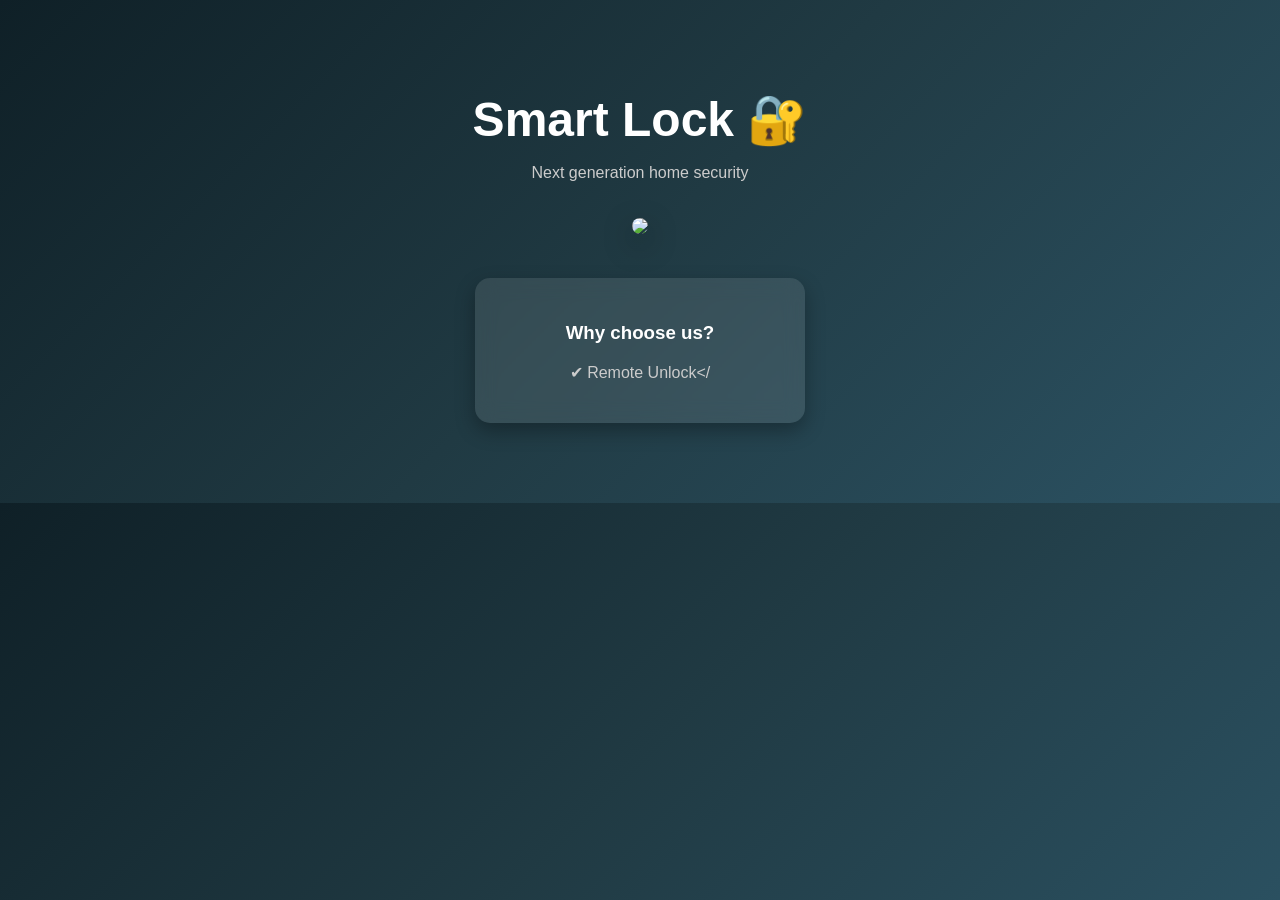
==== index.html @ 6f2baf2f "Add files via upload" ====
<!DOCTYPE html>
<html>
<head>
<meta charset="UTF-8">
<title>Smart Lock</title>
<link rel="stylesheet" href="style.css">
</head>
<body>

<div class="container fade-in">

<h1>Smart Lock 🔐</h1>
<p>Next generation home security</p>

<img src="https://images.unsplash.com/photo-1582139329536-e7284fece509" width="260">

<div class="card">
<h3>Why choose us?</h3>
<p>✔ Remote Unlock</
---- style.css ----
body{
  margin:0;
  font-family: 'Segoe UI', sans-serif;
  background: linear-gradient(135deg, #0f2027, #203a43, #2c5364);
  color:white;
}

/* центриране */
.container{
  text-align:center;
  padding:60px 20px;
}

/* заглавие */
h1{
  font-size:48px;
  margin-bottom:10px;
}

p{
  color:#ccc;
}

/* бутони */
a, button{
  display:inline-block;
  margin:10px;
  padding:12px 25px;
  border-radius:30px;
  background:linear-gradient(45deg, #00c6ff, #0072ff);
  color:white;
  text-decoration:none;
  border:none;
  cursor:pointer;
  transition:0.3s;
}

a:hover, button:hover{
  transform:translateY(-3px);
  box-shadow:0 10px 20px rgba(0,0,0,0.3);
}

/* карти */
.card{
  background: rgba(255,255,255,0.1);
  backdrop-filter: blur(10px);
  border-radius:15px;
  padding:25px;
  margin:20px auto;
  width:280px;
  box-shadow:0 8px 20px rgba(0,0,0,0.3);
}

/* снимка */
img{
  margin:20px 0;
  border-radius:15px;
  box-shadow:0 10px 30px rgba(0,0,0,0.4);
}

/* анимация */
.fade-in{
  animation: fade 1.2s ease-in;
}

@keyframes fade{
  from {opacity:0; transform:translateY(20px);}
  to {opacity:1; transform:translateY(0);}
}
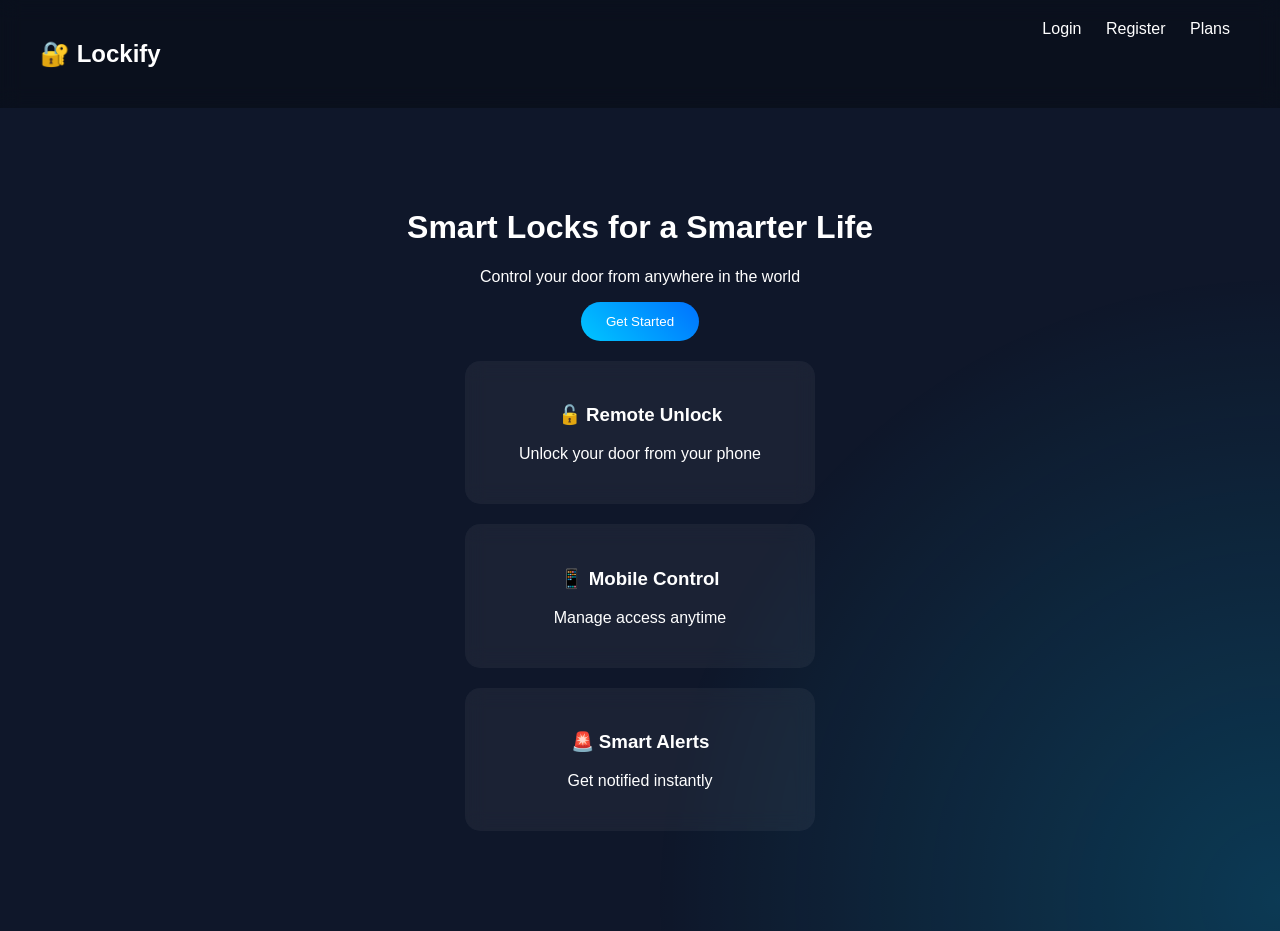
==== commit 5f63fef4: "Add files via upload" ====
--- a/index.html
+++ b/index.html
@@ -2,18 +2,43 @@
 <html>
 <head>
 <meta charset="UTF-8">
-<title>Smart Lock</title>
+<title>Lockify</title>
 <link rel="stylesheet" href="style.css">
 </head>
 <body>
 
-<div class="container fade-in">
+<div class="navbar">
+  <h2>🔐 Lockify</h2>
+  <div>
+    <a href="login.html">Login</a>
+    <a href="register.html">Register</a>
+    <a href="plans.html">Plans</a>
+  </div>
+</div>
 
-<h1>Smart Lock 🔐</h1>
-<p>Next generation home security</p>
+<div class="container">
 
-<img src="https://images.unsplash.com/photo-1582139329536-e7284fece509" width="260">
+<h1>Smart Locks for a Smarter Life</h1>
+<p>Control your door from anywhere in the world</p>
+
+<button onclick="location.href='plans.html'">Get Started</button>
 
 <div class="card">
-<h3>Why choose us?</h3>
-<p>✔ Remote Unlock</+<h3>🔓 Remote Unlock</h3>
+<p>Unlock your door from your phone</p>
+</div>
+
+<div class="card">
+<h3>📱 Mobile Control</h3>
+<p>Manage access anytime</p>
+</div>
+
+<div class="card">
+<h3>🚨 Smart Alerts</h3>
+<p>Get notified instantly</p>
+</div>
+
+</div>
+
+</body>
+</html>
--- a/style.css
+++ b/style.css
@@ -1,69 +1,75 @@
 body{
   margin:0;
   font-family: 'Segoe UI', sans-serif;
-  background: linear-gradient(135deg, #0f2027, #203a43, #2c5364);
   color:white;
+  background: #0f172a;
+  overflow-x:hidden;
 }
 
-/* центриране */
+/* Анимиран фон */
+body::before{
+  content:"";
+  position:fixed;
+  width:200%;
+  height:200%;
+  background: radial-gradient(circle, #00c6ff33, transparent 40%);
+  animation: moveBg 10s linear infinite;
+  z-index:-1;
+}
+
+@keyframes moveBg{
+  0%{transform:translate(0,0);}
+  50%{transform:translate(-200px,-200px);}
+  100%{transform:translate(0,0);}
+}
+
+/* Navbar */
+.navbar{
+  display:flex;
+  justify-content:space-between;
+  padding:20px 40px;
+  background:rgba(0,0,0,0.3);
+  backdrop-filter:blur(10px);
+}
+
+.navbar a{
+  color:white;
+  text-decoration:none;
+  margin:0 10px;
+}
+
+/* контейнер */
 .container{
   text-align:center;
-  padding:60px 20px;
-}
-
-/* заглавие */
-h1{
-  font-size:48px;
-  margin-bottom:10px;
-}
-
-p{
-  color:#ccc;
+  padding:80px 20px;
 }
 
 /* бутони */
-a, button{
-  display:inline-block;
-  margin:10px;
+button, .btn{
   padding:12px 25px;
   border-radius:30px;
-  background:linear-gradient(45deg, #00c6ff, #0072ff);
+  border:none;
+  background:linear-gradient(45deg,#00c6ff,#0072ff);
   color:white;
-  text-decoration:none;
-  border:none;
   cursor:pointer;
   transition:0.3s;
 }
 
-a:hover, button:hover{
-  transform:translateY(-3px);
-  box-shadow:0 10px 20px rgba(0,0,0,0.3);
+button:hover, .btn:hover{
+  transform:scale(1.1);
 }
 
 /* карти */
 .card{
-  background: rgba(255,255,255,0.1);
-  backdrop-filter: blur(10px);
+  background:rgba(255,255,255,0.05);
   border-radius:15px;
   padding:25px;
   margin:20px auto;
-  width:280px;
-  box-shadow:0 8px 20px rgba(0,0,0,0.3);
+  width:300px;
+  backdrop-filter:blur(10px);
+  transition:0.3s;
 }
 
-/* снимка */
-img{
-  margin:20px 0;
-  border-radius:15px;
-  box-shadow:0 10px 30px rgba(0,0,0,0.4);
-}
-
-/* анимация */
-.fade-in{
-  animation: fade 1.2s ease-in;
-}
-
-@keyframes fade{
-  from {opacity:0; transform:translateY(20px);}
-  to {opacity:1; transform:translateY(0);}
+.card:hover{
+  transform:translateY(-10px);
 }
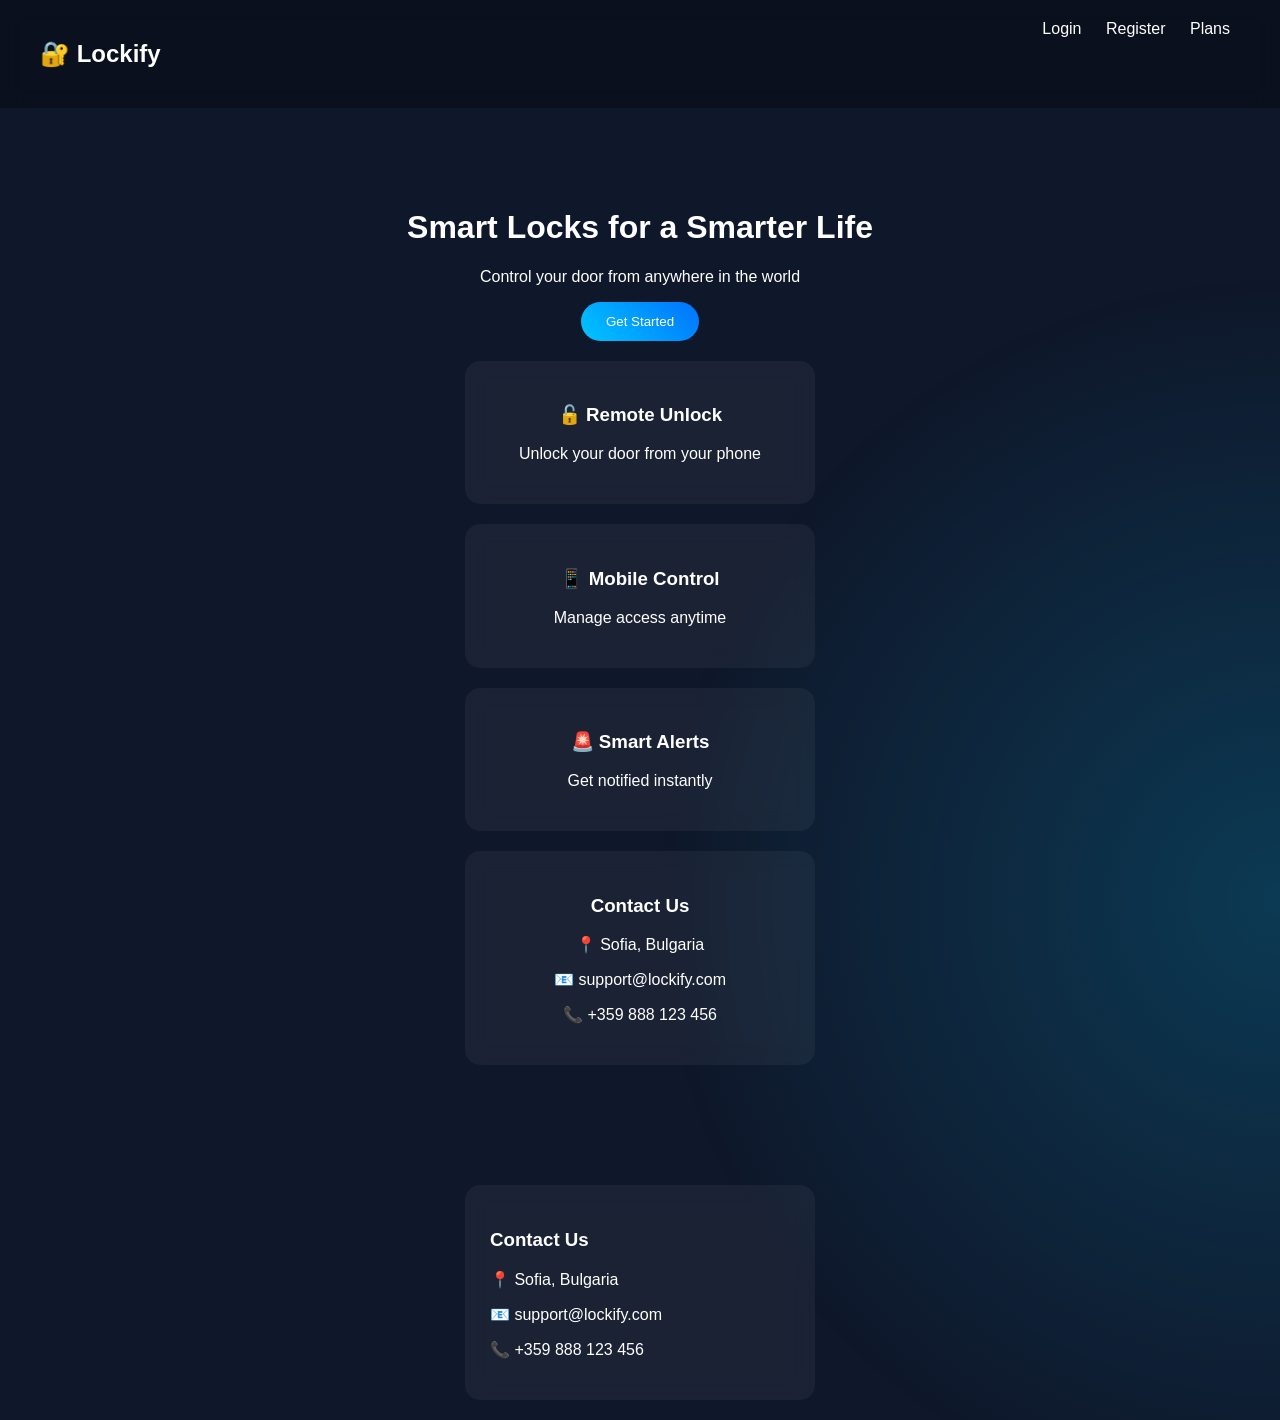
==== commit 4949e966: "Add files via upload" ====
--- a/index.html
+++ b/index.html
@@ -7,6 +7,7 @@
 </head>
 <body>
 
+<!-- NAVBAR -->
 <div class="navbar">
   <h2>🔐 Lockify</h2>
   <div>
@@ -16,6 +17,7 @@
   </div>
 </div>
 
+<!-- MAIN -->
 <div class="container">
 
 <h1>Smart Locks for a Smarter Life</h1>
@@ -23,22 +25,39 @@
 
 <button onclick="location.href='plans.html'">Get Started</button>
 
-<div class="card">
-<h3>🔓 Remote Unlock</h3>
-<p>Unlock your door from your phone</p>
+<!-- FEATURES -->
+<div class="card" onclick="feature('Remote Unlock')">
+  <h3>🔓 Remote Unlock</h3>
+  <p>Unlock your door from your phone</p>
 </div>
 
-<div class="card">
-<h3>📱 Mobile Control</h3>
-<p>Manage access anytime</p>
+<div class="card" onclick="feature('Mobile Control')">
+  <h3>📱 Mobile Control</h3>
+  <p>Manage access anytime</p>
 </div>
 
+<div class="card" onclick="feature('Smart Alerts')">
+  <h3>🚨 Smart Alerts</h3>
+  <p>Get notified instantly</p>
+</div>
+
+<!-- CONTACT -->
 <div class="card">
-<h3>🚨 Smart Alerts</h3>
-<p>Get notified instantly</p>
+  <h3>Contact Us</h3>
+  <p>📍 Sofia, Bulgaria</p>
+  <p>📧 support@lockify.com</p>
+  <p>📞 +359 888 123 456</p>
 </div>
 
 </div>
 
+<script src="script.js"></script>
+
 </body>
-</html>+</html>
+<div class="card">
+<h3>Contact Us</h3>
+<p>📍 Sofia, Bulgaria</p>
+<p>📧 support@lockify.com</p>
+<p>📞 +359 888 123 456</p>
+</div>
--- a/style.css
+++ b/style.css
@@ -72,4 +72,10 @@
 
 .card:hover{
   transform:translateY(-10px);
+}
+input{
+  padding:10px;
+  width:80%;
+  border-radius:8px;
+  border:none;
 }
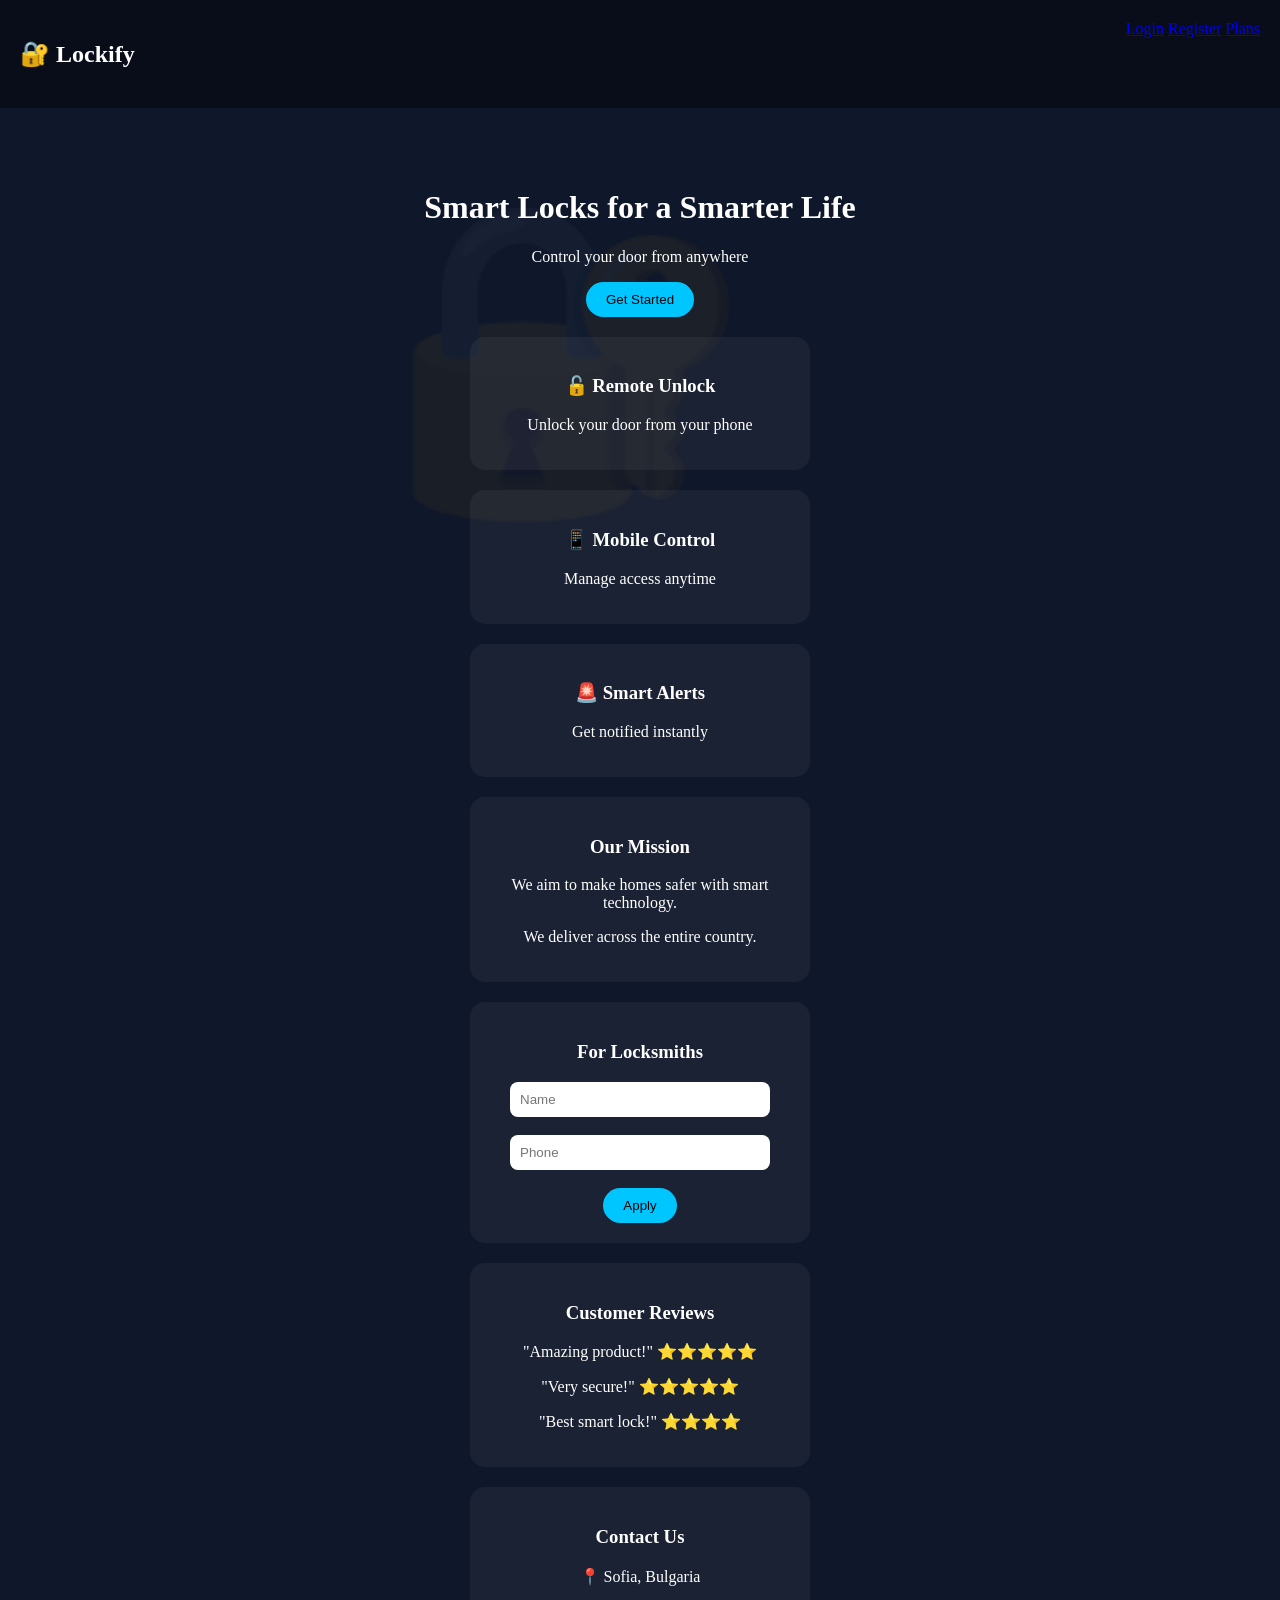
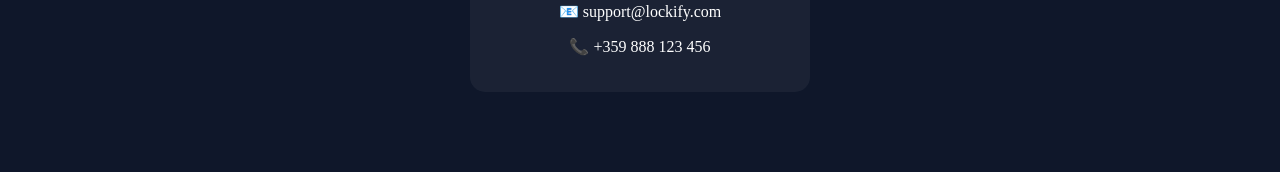
==== commit 9c33bed2: "Add files via upload" ====
--- a/index.html
+++ b/index.html
@@ -7,7 +7,6 @@
 </head>
 <body>
 
-<!-- NAVBAR -->
 <div class="navbar">
   <h2>🔐 Lockify</h2>
   <div>
@@ -17,36 +16,53 @@
   </div>
 </div>
 
-<!-- MAIN -->
 <div class="container">
 
 <h1>Smart Locks for a Smarter Life</h1>
-<p>Control your door from anywhere in the world</p>
+<p>Control your door from anywhere</p>
 
 <button onclick="location.href='plans.html'">Get Started</button>
 
-<!-- FEATURES -->
 <div class="card" onclick="feature('Remote Unlock')">
-  <h3>🔓 Remote Unlock</h3>
-  <p>Unlock your door from your phone</p>
+<h3>🔓 Remote Unlock</h3>
+<p>Unlock your door from your phone</p>
 </div>
 
 <div class="card" onclick="feature('Mobile Control')">
-  <h3>📱 Mobile Control</h3>
-  <p>Manage access anytime</p>
+<h3>📱 Mobile Control</h3>
+<p>Manage access anytime</p>
 </div>
 
 <div class="card" onclick="feature('Smart Alerts')">
-  <h3>🚨 Smart Alerts</h3>
-  <p>Get notified instantly</p>
+<h3>🚨 Smart Alerts</h3>
+<p>Get notified instantly</p>
 </div>
 
-<!-- CONTACT -->
 <div class="card">
-  <h3>Contact Us</h3>
-  <p>📍 Sofia, Bulgaria</p>
-  <p>📧 support@lockify.com</p>
-  <p>📞 +359 888 123 456</p>
+<h3>Our Mission</h3>
+<p>We aim to make homes safer with smart technology.</p>
+<p>We deliver across the entire country.</p>
+</div>
+
+<div class="card">
+<h3>For Locksmiths</h3>
+<input placeholder="Name"><br><br>
+<input placeholder="Phone"><br><br>
+<button>Apply</button>
+</div>
+
+<div class="card">
+<h3>Customer Reviews</h3>
+<p>"Amazing product!" ⭐⭐⭐⭐⭐</p>
+<p>"Very secure!" ⭐⭐⭐⭐⭐</p>
+<p>"Best smart lock!" ⭐⭐⭐⭐</p>
+</div>
+
+<div class="card">
+<h3>Contact Us</h3>
+<p>📍 Sofia, Bulgaria</p>
+<p>📧 support@lockify.com</p>
+<p>📞 +359 888 123 456</p>
 </div>
 
 </div>
@@ -54,10 +70,4 @@
 <script src="script.js"></script>
 
 </body>
-</html>
-<div class="card">
-<h3>Contact Us</h3>
-<p>📍 Sofia, Bulgaria</p>
-<p>📧 support@lockify.com</p>
-<p>📞 +359 888 123 456</p>
-</div>+</html>
--- a/style.css
+++ b/style.css
@@ -1,81 +1,93 @@
 body{
-  margin:0;
-  font-family: 'Segoe UI', sans-serif;
-  color:white;
-  background: #0f172a;
-  overflow-x:hidden;
+margin:0;
+font-family:Segoe UI;
+background:#0f172a;
+color:white;
 }
 
-/* Анимиран фон */
-body::before{
-  content:"";
-  position:fixed;
-  width:200%;
-  height:200%;
-  background: radial-gradient(circle, #00c6ff33, transparent 40%);
-  animation: moveBg 10s linear infinite;
-  z-index:-1;
+/* фон */
+body::after{
+content:"🔐";
+position:fixed;
+font-size:300px;
+opacity:0.05;
+top:20%;
+left:30%;
+z-index:-1;
 }
 
-@keyframes moveBg{
-  0%{transform:translate(0,0);}
-  50%{transform:translate(-200px,-200px);}
-  100%{transform:translate(0,0);}
+/* navbar */
+.navbar{
+display:flex;
+justify-content:space-between;
+padding:20px;
+background:rgba(0,0,0,0.4);
 }
 
-/* Navbar */
-.navbar{
-  display:flex;
-  justify-content:space-between;
-  padding:20px 40px;
-  background:rgba(0,0,0,0.3);
-  backdrop-filter:blur(10px);
+/* container */
+.container{
+text-align:center;
+padding:60px;
 }
 
-.navbar a{
-  color:white;
-  text-decoration:none;
-  margin:0 10px;
-}
-
-/* контейнер */
-.container{
-  text-align:center;
-  padding:80px 20px;
-}
-
-/* бутони */
-button, .btn{
-  padding:12px 25px;
-  border-radius:30px;
-  border:none;
-  background:linear-gradient(45deg,#00c6ff,#0072ff);
-  color:white;
-  cursor:pointer;
-  transition:0.3s;
-}
-
-button:hover, .btn:hover{
-  transform:scale(1.1);
-}
-
-/* карти */
+/* cards */
 .card{
-  background:rgba(255,255,255,0.05);
-  border-radius:15px;
-  padding:25px;
-  margin:20px auto;
-  width:300px;
-  backdrop-filter:blur(10px);
-  transition:0.3s;
+background:rgba(255,255,255,0.05);
+padding:20px;
+margin:20px auto;
+width:300px;
+border-radius:15px;
+transition:0.3s;
 }
 
 .card:hover{
-  transform:translateY(-10px);
+transform:translateY(-10px);
+box-shadow:0 15px 40px rgba(0,0,0,0.4);
 }
+
+/* buttons */
+button{
+padding:10px 20px;
+border:none;
+border-radius:20px;
+background:#00c6ff;
+color:black;
+cursor:pointer;
+}
+
+button:hover{
+transform:scale(1.1);
+}
+
+/* input */
 input{
-  padding:10px;
-  width:80%;
-  border-radius:8px;
-  border:none;
+padding:10px;
+width:80%;
+border-radius:8px;
+border:none;
+}
+
+/* door */
+.door{
+width:100px;
+height:160px;
+background:#654321;
+margin:20px auto;
+transform-origin:left;
+transition:0.6s;
+}
+
+.door::after{
+content:"";
+width:10px;
+height:10px;
+background:gold;
+position:absolute;
+right:10px;
+top:50%;
+border-radius:50%;
+}
+
+.open{
+transform:rotateY(-60deg);
 }
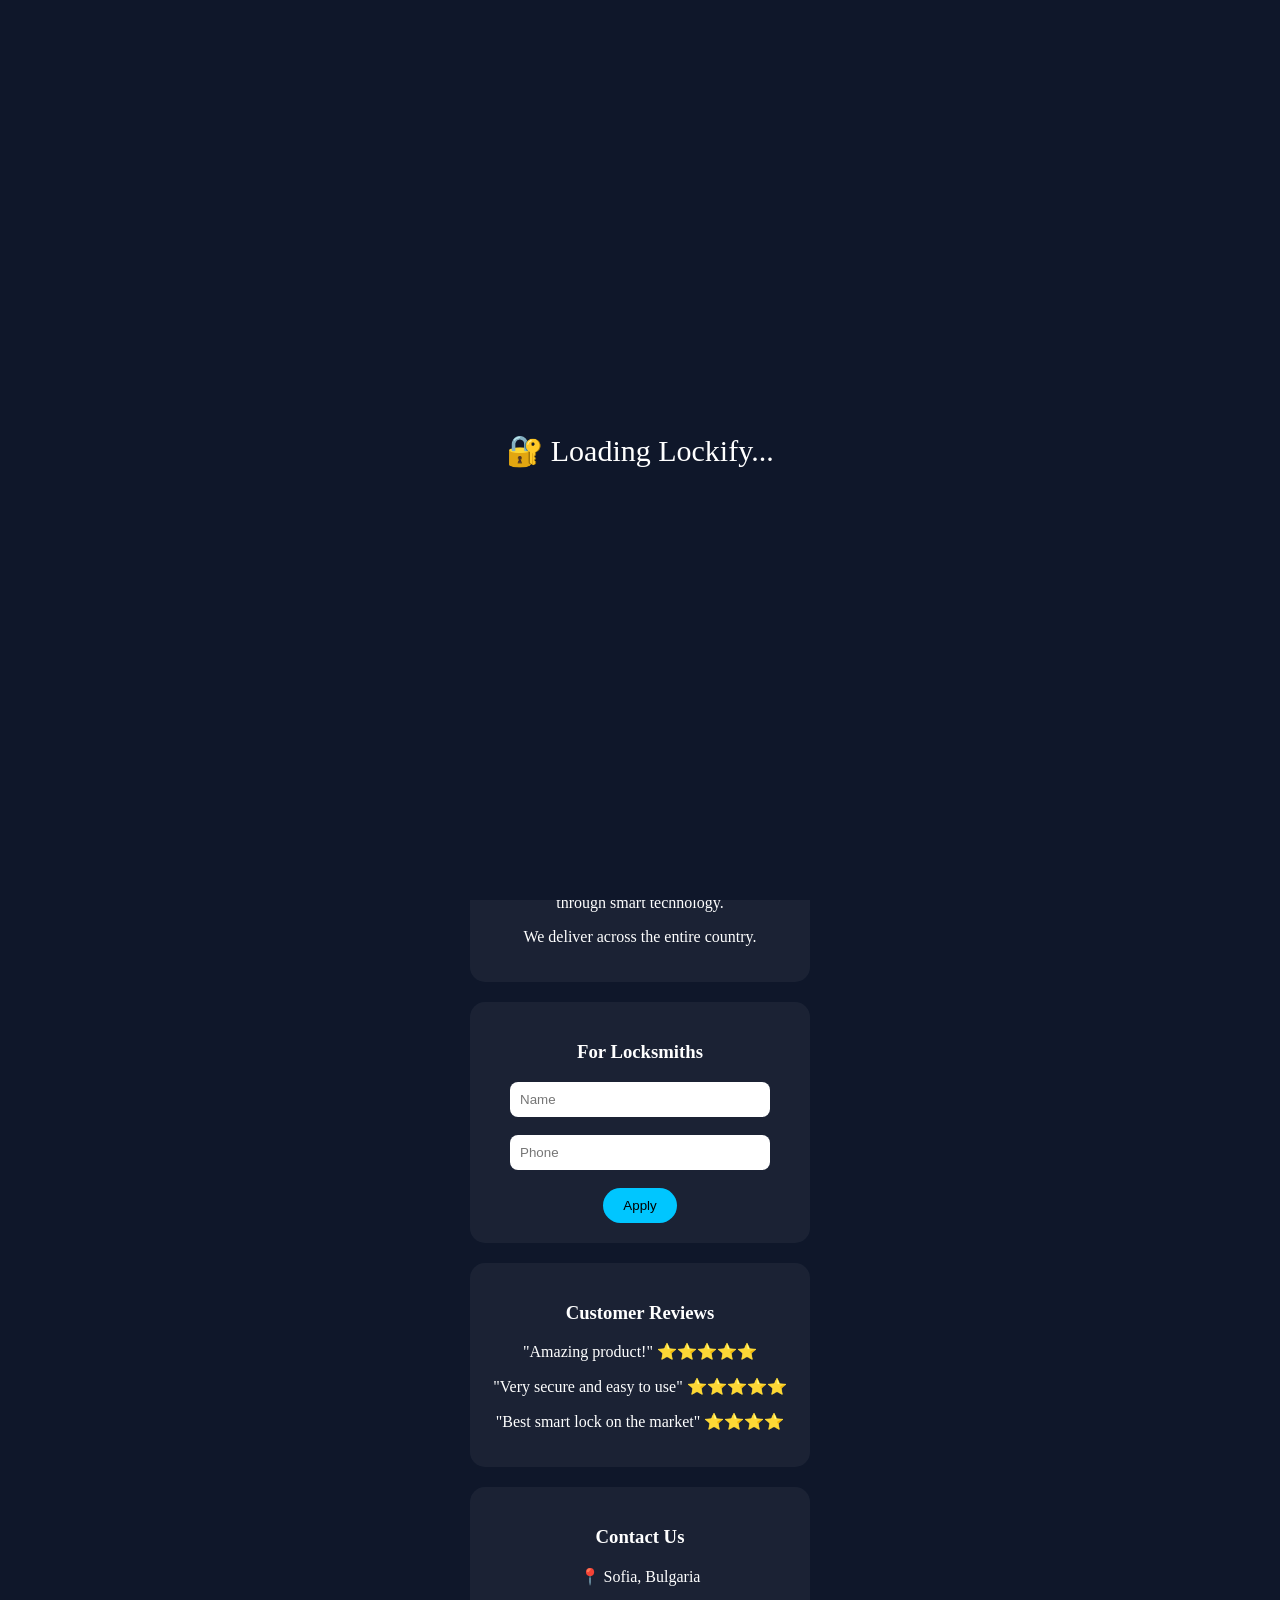
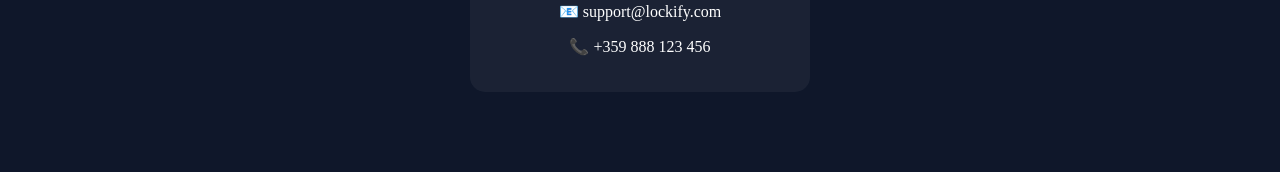
==== commit 27d9a34f: "Add files via upload" ====
--- a/index.html
+++ b/index.html
@@ -6,6 +6,8 @@
 <link rel="stylesheet" href="style.css">
 </head>
 <body>
+
+<div id="loader">🔐 Loading Lockify...</div>
 
 <div class="navbar">
   <h2>🔐 Lockify</h2>
@@ -40,7 +42,7 @@
 
 <div class="card">
 <h3>Our Mission</h3>
-<p>We aim to make homes safer with smart technology.</p>
+<p>Our mission is to make every home safer through smart technology.</p>
 <p>We deliver across the entire country.</p>
 </div>
 
@@ -54,8 +56,8 @@
 <div class="card">
 <h3>Customer Reviews</h3>
 <p>"Amazing product!" ⭐⭐⭐⭐⭐</p>
-<p>"Very secure!" ⭐⭐⭐⭐⭐</p>
-<p>"Best smart lock!" ⭐⭐⭐⭐</p>
+<p>"Very secure and easy to use" ⭐⭐⭐⭐⭐</p>
+<p>"Best smart lock on the market" ⭐⭐⭐⭐</p>
 </div>
 
 <div class="card">
--- a/style.css
+++ b/style.css
@@ -5,7 +5,36 @@
 color:white;
 }
 
-/* фон */
+/* loader */
+#loader{
+position:fixed;
+width:100%;
+height:100%;
+background:#0f172a;
+display:flex;
+justify-content:center;
+align-items:center;
+z-index:999;
+font-size:30px;
+}
+
+.hidden{
+display:none;
+}
+
+/* watermark */
+body::before{
+content:"Security is the key to a wonderful life";
+position:fixed;
+font-size:40px;
+opacity:0.05;
+top:50%;
+left:50%;
+transform:translate(-50%,-50%);
+z-index:-1;
+}
+
+/* big icon */
 body::after{
 content:"🔐";
 position:fixed;
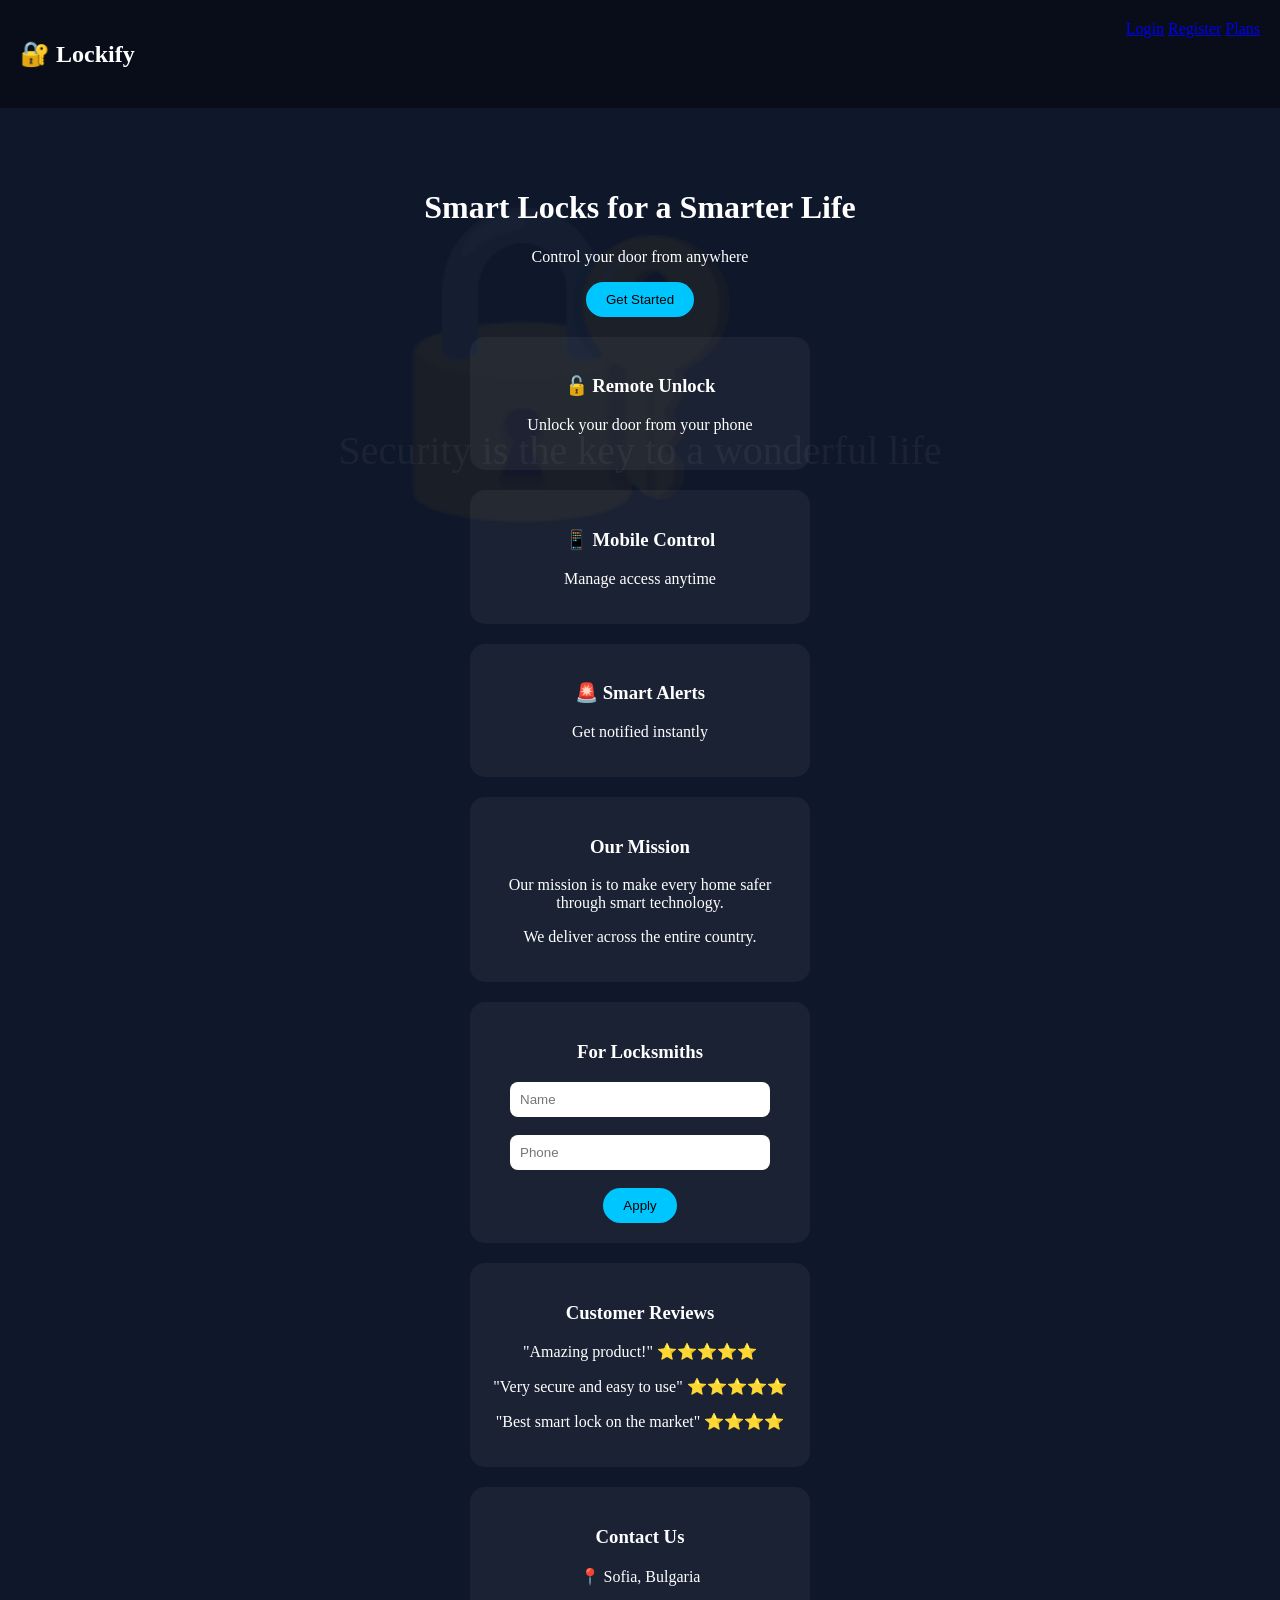
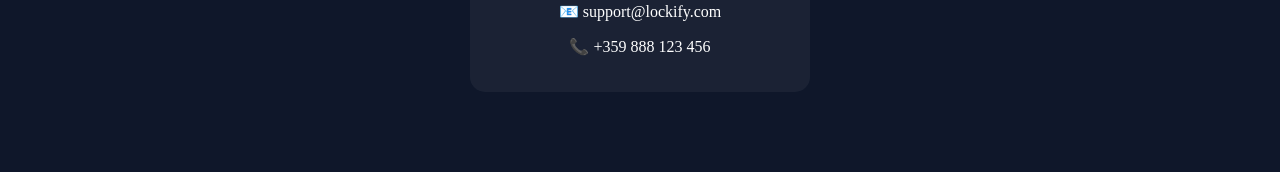
==== commit cd6baeec: "Add files via upload" ====
--- a/index.html
+++ b/index.html
@@ -7,7 +7,7 @@
 </head>
 <body>
 
-<div id="loader">🔐 Loading Lockify...</div>
+<div id="loader" style="display:none;">🔐 Loading Lockify...</div>
 
 <div class="navbar">
   <h2>🔐 Lockify</h2>
@@ -23,7 +23,9 @@
 <h1>Smart Locks for a Smarter Life</h1>
 <p>Control your door from anywhere</p>
 
-<button onclick="location.href='plans.html'">Get Started</button>
+<button onclick="checkAccess()">Get Started</button>
+
+<div id="guestActions"></div>
 
 <div class="card" onclick="feature('Remote Unlock')">
 <h3>🔓 Remote Unlock</h3>
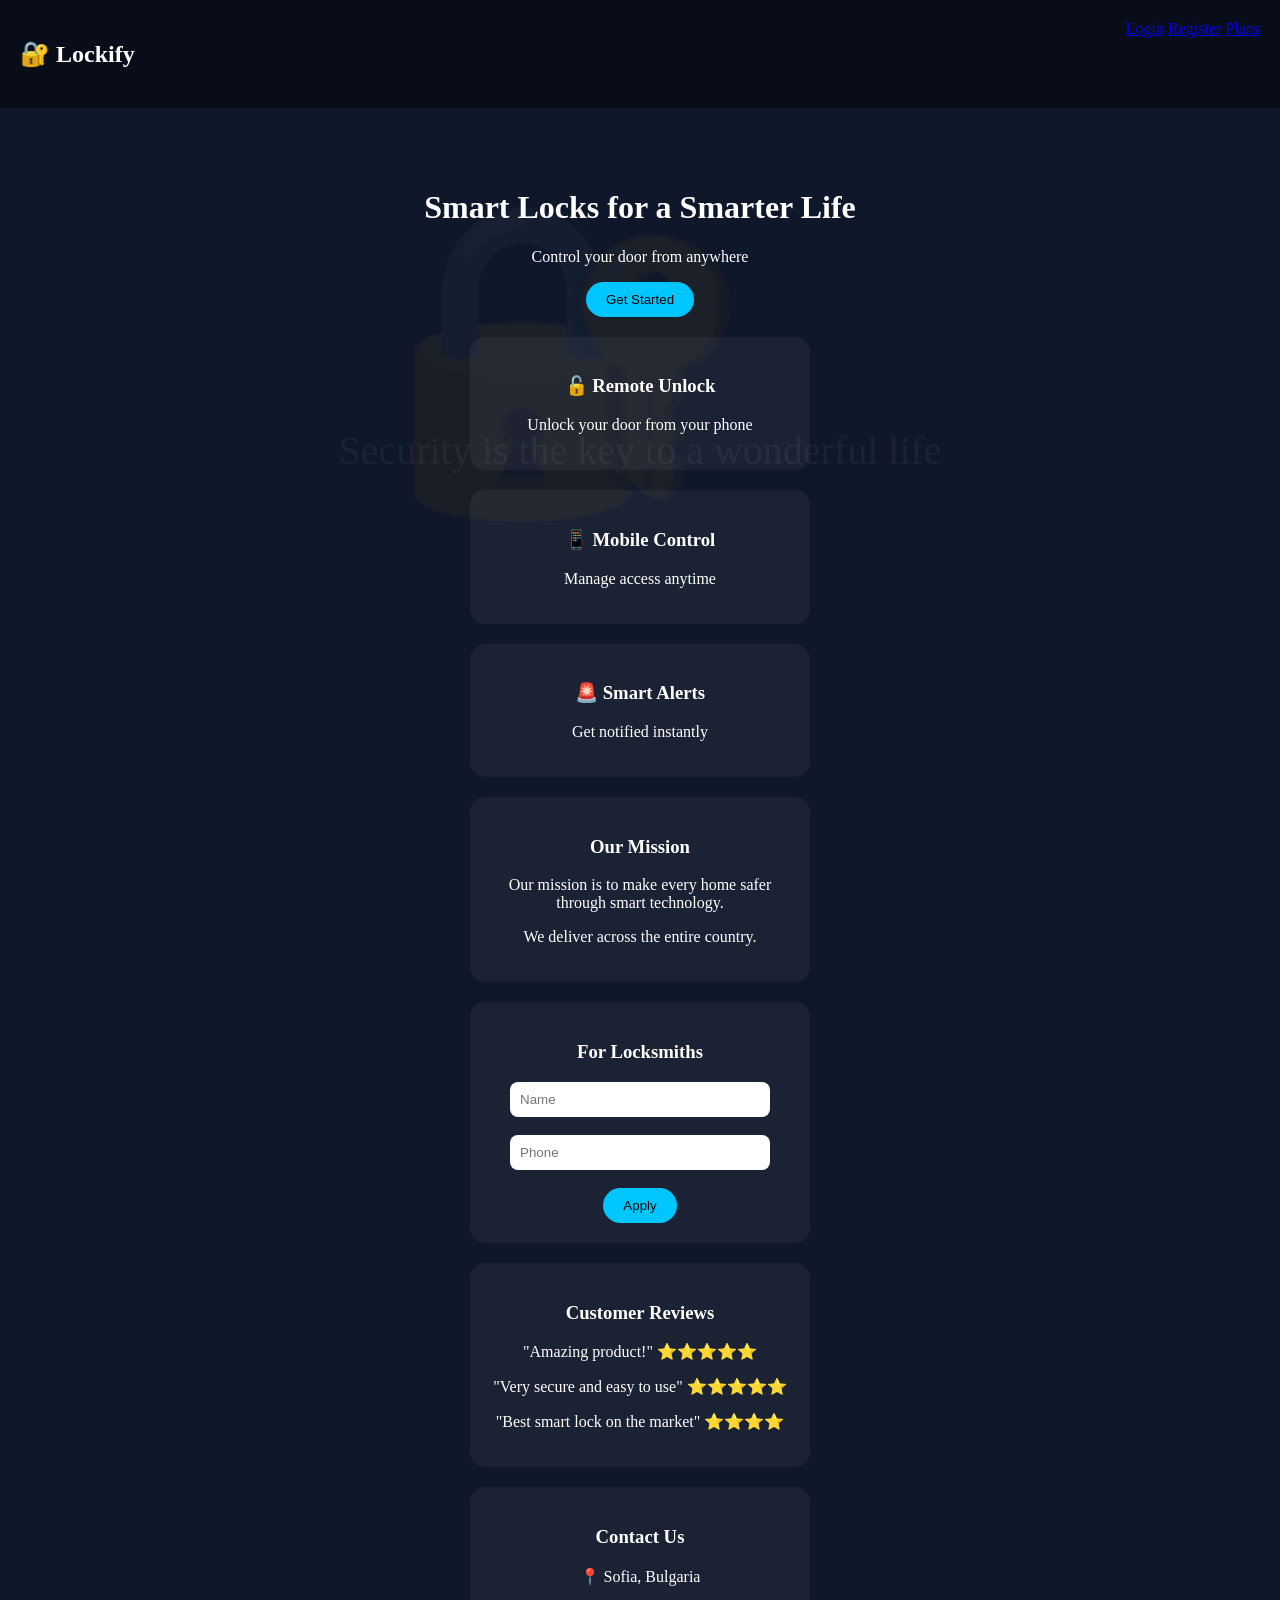
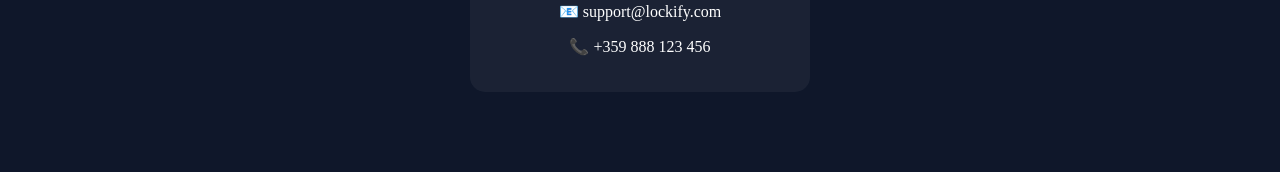
==== commit e5f286d8: "Add files via upload" ====
--- a/index.html
+++ b/index.html
@@ -50,9 +50,16 @@
 
 <div class="card">
 <h3>For Locksmiths</h3>
-<input placeholder="Name"><br><br>
-<input placeholder="Phone"><br><br>
-<button>Apply</button>
+
+<form id="locksmithForm">
+
+<input id="lockName" placeholder="Name" required><br><br>
+<input id="lockPhone" placeholder="Phone" required><br><br>
+
+<button type="submit">Apply</button>
+
+</form>
+
 </div>
 
 <div class="card">
--- a/style.css
+++ b/style.css
@@ -119,4 +119,91 @@
 
 .open{
 transform:rotateY(-60deg);
+}
+.products{
+display:flex;
+justify-content:center;
+gap:20px;
+flex-wrap:wrap;
+}
+
+.products img{
+border-radius:10px;
+}
+.products{
+display:flex;
+justify-content:center;
+gap:20px;
+flex-wrap:wrap;
+}
+
+.card{
+position:relative;
+}
+
+/* badges */
+.badge{
+position:absolute;
+top:10px;
+left:10px;
+background:#22c55e;
+padding:5px 10px;
+border-radius:10px;
+font-size:12px;
+}
+
+.badge.popular{
+background:#3b82f6;
+}
+
+.badge.premium{
+background:#facc15;
+color:black;
+}
+
+/* highlight */
+.highlight{
+transform:scale(1.1);
+border:2px solid #3b82f6;
+}
+/* PRODUCTS LAYOUT */
+.products{
+display:flex;
+justify-content:center;
+gap:20px;
+flex-wrap:wrap;
+}
+
+/* CARD POSITION */
+.card{
+position:relative;
+}
+
+/* BADGES */
+.badge{
+position:absolute;
+top:10px;
+left:10px;
+background:#22c55e;
+padding:6px 12px;
+border-radius:12px;
+font-size:12px;
+font-weight:bold;
+color:white;
+}
+
+.badge.popular{
+background:#3b82f6;
+}
+
+.badge.premium{
+background:#facc15;
+color:black;
+}
+
+/* HIGHLIGHT PLAN */
+.highlight{
+transform:scale(1.1);
+border:2px solid #3b82f6;
+z-index:2;
 }
